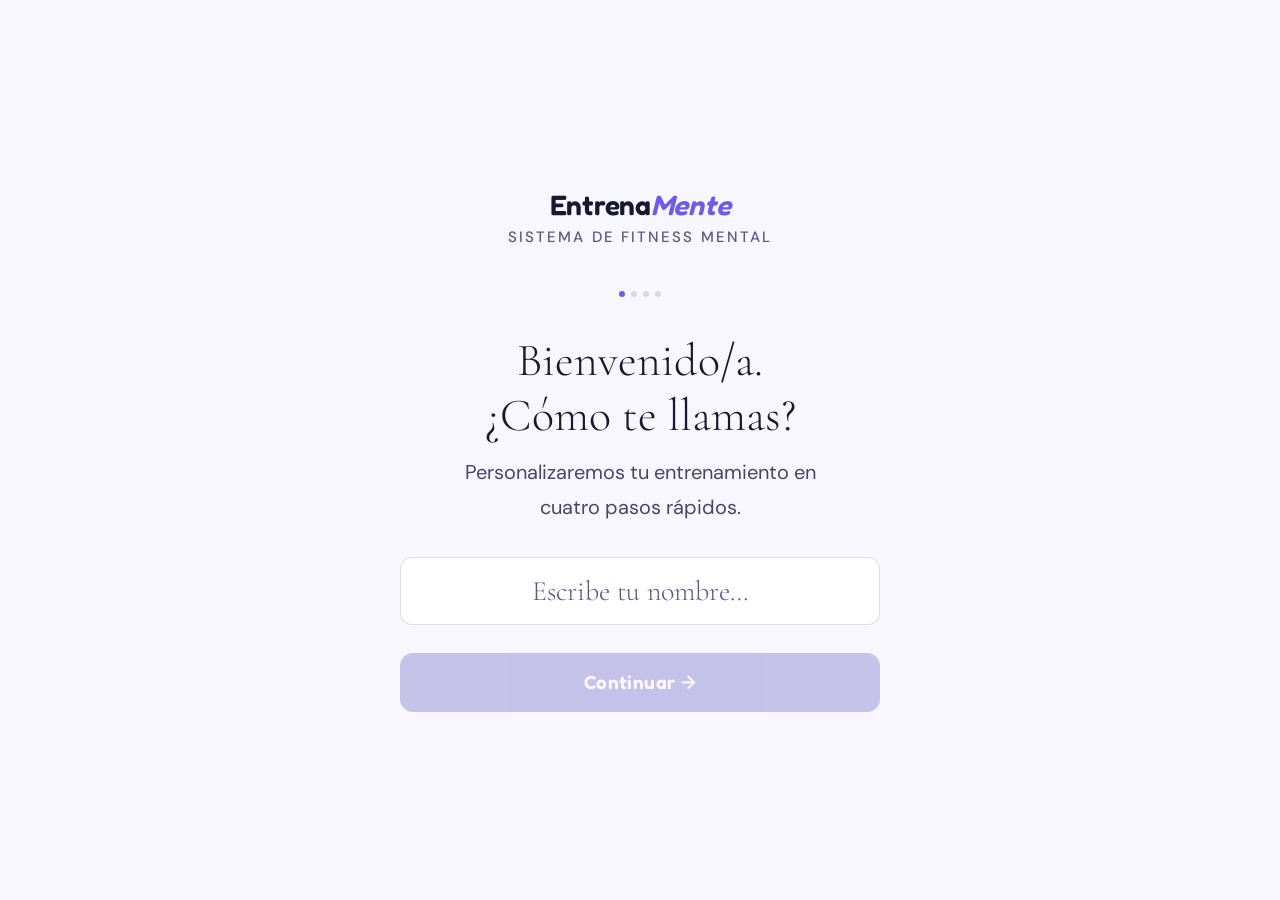
==== index.html @ f8d778fa "Add files via upload" ====
<!DOCTYPE html>
<html lang="es">
<head>
<meta charset="UTF-8">
<meta name="viewport" content="width=device-width, initial-scale=1.0, maximum-scale=1.0">
<title>EntrenaMente</title>
<link rel="preconnect" href="https://fonts.googleapis.com">
<link href="https://fonts.googleapis.com/css2?family=Fredoka:wght@400;600&family=Cormorant+Garamond:ital,wght@0,300;0,400;1,300;1,400&family=DM+Sans:wght@300;400;500;600&display=swap" rel="stylesheet">
<style>
:root {
  --bg:#F8F7FF; --bg2:#F0EEF8; --card:#FFFFFF; --card2:#F4F2FC;
  --border:rgba(0,0,0,0.07); --border2:rgba(0,0,0,0.13);
  --text:#1A1830; --text2:#4A4468; --text3:#5C5880;
  --violet:#6C5CE7; --violet-d:rgba(108,92,231,0.10); --violet-b:rgba(108,92,231,0.25);
  --violet-deep:#534AB7;
  --teal:#0A7A6A; --teal-d:rgba(10,122,106,0.10); --teal-b:rgba(10,122,106,0.25);
  --gold:#C9A84C; --gold-l:rgba(201,168,76,0.12); --gold-b:rgba(201,168,76,0.30);
  --amber:#F5A623; --amber-d:rgba(245,166,35,0.12); --amber-b:rgba(245,166,35,0.28);
  --green:#52C98A; --green-d:rgba(82,201,138,0.12); --green-b:rgba(82,201,138,0.30);
  --coral:#E05C5C; --coral-d:rgba(224,92,92,0.12);
  --purple:#B8A9FF; --purple-d:rgba(184,169,255,0.12); --purple-b:rgba(184,169,255,0.28);
}
*{box-sizing:border-box;margin:0;padding:0;}
html{scroll-behavior:smooth;}
body{font-family:'DM Sans',sans-serif;background:var(--bg);color:var(--text);min-height:100vh;overflow-x:hidden;}
body::before{display:none;}

/* ONBOARDING */
#onboarding{position:fixed;inset:0;background:var(--bg);z-index:100;display:flex;flex-direction:column;align-items:center;justify-content:center;padding:24px 20px;overflow-y:auto;}
#onboarding.hidden{display:none;}
.ob-screen{display:none;flex-direction:column;align-items:center;width:100%;max-width:480px;animation:obUp 0.4s ease both;}
.ob-screen.active{display:flex;}
@keyframes obUp{from{opacity:0;transform:translateY(18px)}to{opacity:1;transform:translateY(0)}}
.ob-dots{display:flex;gap:6px;margin-bottom:36px;}
.ob-dot{width:6px;height:6px;border-radius:50%;background:var(--border2);transition:background 0.3s;}
.ob-dot.active{background:var(--violet);}
.ob-dot.done{background:var(--teal);}
.ob-logo{font-family:'Fredoka',sans-serif;font-size:28px;font-weight:600;color:var(--text);letter-spacing:-0.01em;margin-bottom:5px;}
.ob-logo em{color:var(--violet);font-style:italic;}
.ob-tagline{font-size:15px;font-weight:500;letter-spacing:0.14em;text-transform:uppercase;color:var(--text3);margin-bottom:44px;}
.ob-title{font-family:'Cormorant Garamond',serif;font-size:clamp(32px,7vw,46px);font-weight:300;line-height:1.2;color:var(--text);text-align:center;margin-bottom:12px;}
.ob-title em{color:var(--violet);font-style:italic;}
.ob-sub{font-size:20px;color:var(--text2);text-align:center;line-height:1.75;margin-bottom:32px;max-width:400px;}
.ob-input{width:100%;padding:16px 20px;background:var(--card);border:1.5px solid var(--border2);border-radius:12px;color:var(--text);font-family:'Cormorant Garamond',serif;font-size:28px;font-weight:300;text-align:center;outline:none;transition:border-color 0.2s;margin-bottom:28px;-webkit-appearance:none;}
.ob-input::placeholder{color:var(--text3);}
.ob-input:focus{border-color:var(--violet);}
.ob-profiles{display:grid;grid-template-columns:1fr 1fr;gap:10px;width:100%;margin-bottom:24px;}
.ob-profile{padding:20px 12px;border-radius:14px;border:1.5px solid var(--border2);background:var(--card);cursor:pointer;text-align:center;transition:all 0.2s;-webkit-tap-highlight-color:transparent;}
.ob-profile:hover,.ob-profile.selected{border-color:var(--violet);background:var(--violet-d);}
.op-emoji{font-size:28px;margin-bottom:8px;display:block;}
.op-ages{font-size:18px;font-weight:600;color:var(--text);line-height:1;}
.op-label{font-size:13px;color:var(--text3);margin-top:4px;letter-spacing:0.06em;text-transform:uppercase;}
.ob-profile.selected .op-ages,.ob-profile.selected .op-label{color:var(--violet);}
.ob-parent-note{width:100%;padding:12px 16px;border-radius:10px;background:var(--amber-d);border:1px solid rgba(245,166,35,0.2);font-size:13px;color:var(--amber);text-align:center;line-height:1.55;margin-bottom:20px;display:none;}
.ob-parent-note.show{display:block;}
.ob-confidence{display:flex;flex-direction:column;gap:10px;width:100%;margin-bottom:28px;}
.ob-conf-opt{padding:16px;border-radius:12px;border:1.5px solid var(--border2);background:var(--card);cursor:pointer;display:flex;align-items:center;gap:14px;transition:all 0.2s;-webkit-tap-highlight-color:transparent;}
.ob-conf-opt:hover,.ob-conf-opt.selected{border-color:var(--violet);background:var(--violet-d);}
.oc-emoji{font-size:22px;flex-shrink:0;}
.oc-label{font-size:17px;font-weight:600;color:var(--text);}
.oc-desc{font-size:16px;color:var(--text3);margin-top:2px;line-height:1.55;}
.ob-conf-opt.selected .oc-label{color:var(--violet);}
.ob-rec-card{width:100%;background:var(--card);border:1.5px solid var(--border2);border-radius:16px;overflow:hidden;margin-bottom:22px;}
.ob-rec-head{padding:15px 20px;border-bottom:1px solid var(--border);display:flex;align-items:center;gap:12px;}
.ob-rec-icon{font-size:24px;}
.ob-rec-label{font-size:15px;font-weight:700;letter-spacing:0.08em;text-transform:uppercase;color:var(--violet);}
.ob-rec-name{font-family:'Cormorant Garamond',serif;font-size:24px;font-weight:400;color:var(--text);margin-top:2px;}
.ob-rec-body{padding:15px 20px;}
.ob-rec-desc{font-size:16px;color:var(--text2);line-height:1.7;margin-bottom:12px;}
.ob-rec-tags{display:flex;gap:6px;flex-wrap:wrap;}
.ob-rec-tag{font-size:13px;font-weight:600;letter-spacing:0.06em;text-transform:uppercase;padding:4px 11px;border-radius:20px;background:var(--bg2);color:var(--text3);border:1px solid var(--border2);}
.ob-greeting{font-family:'Cormorant Garamond',serif;font-size:clamp(24px,5vw,34px);font-weight:300;color:var(--text);text-align:center;margin-bottom:8px;line-height:1.2;}
.ob-greeting em{color:var(--violet);font-style:italic;}
.ob-session-note{font-size:17px;color:var(--text3);text-align:center;margin-bottom:28px;}
.ob-btn{width:100%;padding:17px;background:var(--violet-deep);color:#fff;border:none;border-radius:13px;cursor:pointer;font-family:'Fredoka','DM Sans',sans-serif;font-size:19px;font-weight:600;letter-spacing:0.02em;transition:all 0.2s;-webkit-tap-highlight-color:transparent;}
.ob-btn:hover{background:var(--violet);transform:translateY(-1px);}
.ob-btn:disabled{opacity:0.3;pointer-events:none;transform:none;}
.ob-btn-ghost{width:100%;padding:13px;background:transparent;color:var(--text3);border:1.5px solid var(--border2);border-radius:12px;cursor:pointer;font-family:'DM Sans',sans-serif;font-size:16px;font-weight:500;margin-top:10px;transition:all 0.18s;-webkit-tap-highlight-color:transparent;}
.ob-btn-ghost:hover{color:var(--text2);}
.ob-back{font-size:17px;color:var(--text3);cursor:pointer;margin-top:16px;display:inline-flex;align-items:center;gap:5px;transition:color 0.15s;}
.ob-back:hover{color:var(--text2);}

/* MAIN APP */
#app{display:none;}
#app.show{display:block;}
.app-wrap{position:relative;z-index:10;max-width:480px;margin:0 auto;padding:0 20px 48px;display:flex;flex-direction:column;min-height:100vh;  padding-bottom:100px;
}

.top-bar{display:flex;align-items:center;justify-content:space-between;padding:28px 0 0;}
.top-logo{font-family:'Fredoka',sans-serif;font-size:22px;font-weight:600;color:var(--text);letter-spacing:-0.01em;display:flex;align-items:center;gap:7px;white-space:nowrap;}
.top-logo em{color:var(--violet);font-style:italic;}
.top-right{display:flex;align-items:center;gap:14px;}
.streak-wrap{display:flex;align-items:center;gap:5px;cursor:default;}
.streak-fire{font-size:22px;line-height:1;filter:drop-shadow(0 0 5px rgba(255,140,0,0.5));transition:transform 0.2s;}
.streak-wrap:hover .streak-fire{transform:scale(1.2);}
.streak-wrap.zero .streak-fire{filter:none;opacity:0.25;}
.streak-count{font-family:'Fredoka',sans-serif;font-size:20px;font-weight:600;color:var(--amber);line-height:1;}
.streak-wrap.zero .streak-count{color:var(--text3);}
.top-settings{background:none;border:none;cursor:pointer;color:var(--text3);font-size:18px;padding:4px;-webkit-tap-highlight-color:transparent;transition:color 0.15s;}
.top-settings:hover{color:var(--text2);}

.greeting-block{padding:28px 0 20px;}
.greeting-hi{font-family:'Fredoka',sans-serif;font-size:clamp(40px,10vw,56px);font-weight:600;color:var(--text);line-height:1.1;margin-bottom:8px;}
.greeting-hi em{color:var(--violet);font-style:italic;}
.greeting-date{font-family:'Fredoka',sans-serif;font-size:17px;font-weight:400;color:var(--text3);letter-spacing:0.01em;}

/* ── Post-session state ── */
.done-block { display:none; flex-direction:column; margin-bottom:20px; }
.done-block.show { display:flex; }
.done-unified-card {
  background:var(--card); border:1.5px solid var(--teal-b);
  border-radius:16px; padding:20px 22px;
  display:flex; align-items:center; gap:14px;
}
.done-summary-icon {
  width:38px; height:38px; border-radius:50%; background:var(--teal-d);
  border:1.5px solid var(--teal-b); color:var(--teal);
  display:flex; align-items:center; justify-content:center;
  font-size:18px; font-weight:700; flex-shrink:0;
}
.done-summary-title { font-family:'Fredoka',sans-serif; font-size:18px; font-weight:600; color:var(--text); line-height:1.2; }
.done-summary-sub { font-size:17px; color:var(--text3); margin-top:3px; }
.done-tomorrow-sub { font-size:15px; color:var(--text3); opacity:0.7; }
.done-block.show{display:flex;}
.done-fire{font-size:60px;filter:drop-shadow(0 0 14px rgba(255,140,0,0.6));animation:firePop 0.5s ease both;margin-bottom:4px;}
@keyframes firePop{from{transform:scale(0.4);opacity:0}to{transform:scale(1);opacity:1}}
.done-msg{font-family:'Fredoka',sans-serif;font-size:28px;font-weight:600;color:var(--text);}
.done-sub{font-size:17px;color:var(--text2);line-height:1.65;max-width:300px;}

.main-cta{width:100%;padding:18px;margin-bottom:20px;background:var(--violet-deep);color:#fff;border:none;border-radius:16px;font-family:'Fredoka','DM Sans',sans-serif;font-size:22px;font-weight:600;cursor:pointer;transition:all 0.2s;-webkit-tap-highlight-color:transparent;display:flex;align-items:center;justify-content:center;gap:10px;}


.main-cta:hover{background:var(--violet);}
.main-cta:active{opacity:0.9;}
.main-cta:disabled{background:var(--card2);color:var(--text3);cursor:default;transform:none;}

.prog-bar-wrap{margin-bottom:20px;display:flex;align-items:center;gap:10px;}
.prog-bar{flex:1;height:3px;background:var(--border);border-radius:2px;overflow:hidden;}
.prog-fill{height:100%;background:var(--violet);border-radius:2px;transition:width 0.5s ease;}
.prog-label{font-size:16px;color:var(--text3);min-width:28px;text-align:right;}

.today-list{display:flex;flex-direction:column;gap:8px;margin-bottom:16px;}
.today-ex{display:flex;align-items:center;gap:12px;padding:14px 16px;background:var(--card);border:1px solid var(--border2);border-radius:12px;}
.today-ex.done{border-color:var(--teal-b);background:rgba(46,207,184,0.06);}
.today-ex-check{width:20px;height:20px;border-radius:50%;border:1.5px solid var(--border2);display:flex;align-items:center;justify-content:center;font-size:13px;flex-shrink:0;transition:all 0.2s;}
.today-ex.done .today-ex-check{background:var(--teal);border-color:var(--teal);color:#0C0C10;}
.today-ex-name{font-size:18px;font-weight:600;color:var(--text);flex:1;}
.today-ex.done .today-ex-name{color:var(--text3);}
.today-ex-pill{font-size:14px;font-weight:700;letter-spacing:0.06em;text-transform:uppercase;padding:3px 9px;border-radius:20px;background:var(--violet-d);color:var(--violet);border:1px solid var(--violet-b);}
.today-ex.done .today-ex-pill{background:var(--teal-d);color:var(--teal);border-color:var(--teal-b);}

.explore-footer {
  position:fixed; bottom:0; left:0; right:0;
  padding:12px 20px 32px; background:var(--bg);
  border-top:1px solid var(--border);
  z-index:50;
}
.see-all-btn {
  width:100%; padding:14px 20px; border-radius:14px; cursor:pointer;
  background:var(--card); border:1.5px solid rgba(234,232,242,0.2);
  text-align:left; transition:all 0.15s;
}
.see-all-btn:hover { border-color:rgba(234,232,242,0.35); background:var(--card2); }
.see-all-main { font-family:'Fredoka',sans-serif; font-size:17px; font-weight:500; color:var(--text); display:flex; align-items:center; justify-content:space-between; }
.see-all-sub { font-size:16px; color:var(--text3); margin-top:2px; }
.see-all-arrow { transition:transform 0.2s; color:var(--text3); font-size:16px; }
.see-all-btn:hover{color:var(--text2);}
.see-all-arrow { transition:transform 0.2s; color:var(--text3); font-size:14px; }
.see-all-btn.open .see-all-arrow{transform:rotate(180deg);}

.ex-grid-wrap{display:none;flex-direction:column;gap:24px;animation:fadeUp 0.3s ease both;}
.ex-grid-wrap.show{display:flex;}
@keyframes fadeUp{from{opacity:0;transform:translateY(10px)}to{opacity:1;transform:translateY(0)}}
.pillar-title{font-size:14px;font-weight:700;letter-spacing:0.12em;text-transform:uppercase;color:var(--text3);margin-bottom:10px;display:flex;align-items:center;gap:10px;}
.pillar-title::after{content:'';flex:1;height:1px;background:var(--border);}
.ex-grid{display:flex;flex-direction:column;gap:8px;}
.ex-card{background:var(--card);border:1px solid var(--border2);border-radius:13px;padding:16px 18px;text-decoration:none;display:flex;align-items:center;gap:14px;transition:all 0.18s;-webkit-tap-highlight-color:transparent;box-shadow:0 1px 4px rgba(0,0,0,0.06);}
.ex-card:hover,.ex-card:active{border-color:var(--violet-b);background:var(--violet-d);}
.ex-card.recommended{border-color:rgba(201,168,76,0.35);}
.ex-card-text{flex:1;}
.ex-name{font-size:17px;font-weight:600;color:var(--text);margin-bottom:3px;}
.ex-desc{font-size:16px;color:var(--text3);line-height:1.5;}
.ex-arrow{font-size:16px;color:var(--text3);}
.ex-card:hover .ex-arrow{color:var(--violet);}

.session-complete-overlay{position:fixed;inset:0;z-index:500;background:var(--bg);display:flex;flex-direction:column;align-items:center;justify-content:center;padding:32px 24px;text-align:center;animation:scFadeIn 0.4s ease both;}
@keyframes scFadeIn{from{opacity:0;transform:scale(0.97)}to{opacity:1;transform:scale(1)}}
.session-complete-overlay.hidden{display:none;}
</style>
</head>
<body>

<!-- ONBOARDING -->
<div id="onboarding">
  <div class="ob-screen active" id="ob-s1">
    <div class="ob-logo">Entrena<em>Mente</em></div>
    <div class="ob-tagline">Sistema de Fitness Mental</div>
    <div class="ob-dots"><div class="ob-dot active"></div><div class="ob-dot"></div><div class="ob-dot"></div><div class="ob-dot"></div></div>
    <div class="ob-title">Bienvenido/a.<br>¿Cómo te llamas?</div>
    <div class="ob-sub">Personalizaremos tu entrenamiento en cuatro pasos rápidos.</div>
    <input class="ob-input" id="ob-name" type="text" placeholder="Escribe tu nombre…" autocomplete="given-name" maxlength="30" oninput="checkName()">
    <button class="ob-btn" id="ob-s1-btn" disabled onclick="goTo(3)">Continuar →</button>
  </div>
  <div class="ob-screen" id="ob-s2">
    <div class="ob-dots"><div class="ob-dot done"></div><div class="ob-dot active"></div><div class="ob-dot"></div><div class="ob-dot"></div></div>
    <div class="ob-title">¿Cuál es tu <em>grupo de edad</em>?</div>
    <div class="ob-sub" id="ob-s2-sub">Elige el que mejor te corresponde.</div>
    <div class="ob-profiles">
      <div class="ob-profile" onclick="selectProfile(this,'child')"><span class="op-emoji">🌱</span><div class="op-ages">8–12</div><div class="op-label">años</div></div>
      <div class="ob-profile" onclick="selectProfile(this,'teen')"><span class="op-emoji">⚡</span><div class="op-ages">13–25</div><div class="op-label">años</div></div>
      <div class="ob-profile" onclick="selectProfile(this,'adult')"><span class="op-emoji">🎯</span><div class="op-ages">26–60</div><div class="op-label">años</div></div>
      <div class="ob-profile" onclick="selectProfile(this,'senior')"><span class="op-emoji">🌿</span><div class="op-ages">60+</div><div class="op-label">años</div></div>
    </div>
    <div class="ob-parent-note" id="ob-parent-note">👋 Parece que estás configurando la app para un niño o niña. Selecciona su grupo de edad y continúa en su nombre.</div>
    <button class="ob-btn" id="ob-s2-btn" disabled onclick="goTo(3)">Continuar →</button>
    <span class="ob-back" onclick="goTo(1)">← Atrás</span>
  </div>
  <div class="ob-screen" id="ob-s3">
    <div class="ob-dots"><div class="ob-dot done"></div><div class="ob-dot active"></div><div class="ob-dot"></div></div>
    <div class="ob-title">¿Cuántos años <em>tienes</em>?</div>
    <div class="ob-sub">Usamos tu edad para adaptar el ritmo de los ejercicios desde el inicio.</div>
    <div style="width:100%;display:flex;flex-direction:column;align-items:center;gap:16px;margin-bottom:28px;">
      <input id="ob-age" type="number" min="18" max="100" placeholder="Ej. 62"
        style="width:100%;padding:18px 20px;font-family:'Cormorant Garamond',serif;font-size:36px;
        font-weight:300;text-align:center;background:var(--card);border:1.5px solid var(--border2);
        border-radius:14px;color:var(--text);outline:none;-webkit-tap-highlight-color:transparent;"
        oninput="checkAge()" inputmode="numeric">
      <div style="font-size:15px;color:var(--text3);">Entre 18 y 100 años</div>
    </div>
    <button class="ob-btn" id="ob-s3-btn" disabled onclick="goTo(4)">Continuar →</button>
    <span class="ob-back" onclick="goTo(1)">← Atrás</span>
  </div>
  <div class="ob-screen" id="ob-s4">
    <div class="ob-dots"><div class="ob-dot done"></div><div class="ob-dot done"></div><div class="ob-dot active"></div></div>
    <div class="ob-greeting" id="ob-rec-greeting"></div>
    <div class="ob-session-note" id="ob-session-note"></div>
    <div class="ob-rec-card">
      <div class="ob-rec-body" style="padding:22px 20px;">
        <div style="font-family:'Cormorant Garamond',serif;font-size:26px;font-weight:300;color:var(--text);line-height:1.4;margin-bottom:10px;">Empezaremos con unos ejercicios para calentar.</div>
        <div style="font-size:17px;color:var(--text2);line-height:1.7;">¿Estás listo para tu <strong style="color:var(--text);">EntrenaMente</strong> de hoy?</div>
      </div>
    </div>
    <button class="ob-btn" id="ob-start-btn">Comenzar →</button>
    <button class="ob-btn-ghost">Ver todos los ejercicios primero</button>
    <span class="ob-back" onclick="goTo(3)">← Atrás</span>
  </div>
</div>

<!-- MAIN APP -->
<div id="app">
<div class="app-wrap">
  <div class="top-bar">
    <div class="top-logo">
      <svg width="20" height="24" viewBox="0 0 22 26" fill="none" style="flex-shrink:0;">
        <rect x="1.5" y="1.5" width="19" height="14" rx="7" stroke="var(--violet)" stroke-width="1.8"/>
        <path d="M1.5 11 Q1.5 19 11 19 Q20.5 19 20.5 11" stroke="var(--violet)" stroke-width="1.8" stroke-linecap="round" fill="none"/>
        <path d="M5 7 Q11 2 17 7" stroke="var(--teal)" stroke-width="2" stroke-linecap="round" fill="none"/>
      </svg>
      <span style="letter-spacing:-0.02em;">Entrena<em style="color:var(--violet);font-style:italic;letter-spacing:-0.02em;">Mente</em></span>
    </div>
    <div class="top-right">
      <div class="streak-wrap zero" id="streak-wrap">
        <span class="streak-fire">🔥</span>
        <span class="streak-count" id="streak-count">0</span>
      </div>
      <button class="top-settings" onclick="resetOnboarding()" title="Cambiar perfil">⚙</button>
    </div>
  </div>

  <div class="greeting-block">
    <div class="greeting-hi">Hola, <em id="greeting-name" style="color:var(--violet);font-style:normal;"></em></div>
    <div class="greeting-date" id="greeting-date"></div>
  </div>

  <div class="done-block" id="done-block">
    <div class="done-unified-card">
      <span class="done-summary-icon">✓</span>
      <div>
        <div class="done-summary-title" id="done-msg">¡Sesión completada!</div>
        <div class="done-summary-sub" id="done-sub"></div>
      </div>
    </div>
  </div>

  <div class="prog-bar-wrap" id="prog-wrap" style="display:none;">
    <div class="prog-bar"><div class="prog-fill" id="prog-fill" style="width:0%"></div></div>
    <div class="prog-label" id="prog-label">0/0</div>
  </div>

  <div id="session-label" style="font-size:14px;font-weight:700;letter-spacing:0.08em;text-transform:uppercase;color:var(--text3);margin-bottom:10px;">Tu sesión de hoy</div>
  <div class="today-list" id="today-list"></div>

  <button class="main-cta" id="main-cta" onclick="startDailySession()">
    <span style="font-size:16px;line-height:1;">▶</span><span id="cta-label">Comenzar sesión</span>
  </button>



  <div class="explore-footer" id="explore-footer">
    <button class="see-all-btn" id="see-all-btn" onclick="toggleExGrid()">
      <div class="see-all-main">Explorar ejercicios&nbsp;<span class="see-all-arrow">↓</span></div>
      <div class="see-all-sub">Practica cuando quieras</div>
    </button>
  </div>
  <div class="ex-grid-wrap" id="ex-grid-wrap">
    <div>
      <div class="pillar-title" style="color:var(--teal);">Lectura Visual</div>
      <div class="ex-grid">
        <a class="ex-card" id="card-flash" href="lectura_flash_rsvp.html"><div class="ex-card-text"><div class="ex-name">Lectura Flash</div><div class="ex-desc">Velocidad lectora adaptativa</div></div><span class="ex-arrow">↗</span></a>
        <a class="ex-card" id="card-bloques" href="lectura_por_bloques_prototype.html"><div class="ex-card-text"><div class="ex-name">Lectura por Bloques</div><div class="ex-desc">Procesamiento por grupos</div></div><span class="ex-arrow">↗</span></a>
        <a class="ex-card" id="card-contra" href="contrarreloj.html"><div class="ex-card-text"><div class="ex-name">Lectura Adaptativa</div><div class="ex-desc">Calibra tu ritmo y lee contra el tiempo</div></div><span class="ex-arrow">↗</span></a>
        <a class="ex-card" id="card-vision" href="vision_paralela.html"><div class="ex-card-text"><div class="ex-name">Visión Paralela</div><div class="ex-desc">Amplitud visual e icónica</div></div><span class="ex-arrow">↗</span></a>
        <a class="ex-card" id="card-saltos" href="saltos_visuales.html"><div class="ex-card-text"><div class="ex-name">Saltos Visuales</div><div class="ex-desc">Movimientos oculares</div></div><span class="ex-arrow">↗</span></a>
      </div>
    </div>
    <div>
      <div class="pillar-title" style="color:var(--violet);">Memoria Activa</div>
      <div class="ex-grid">
        <a class="ex-card" id="card-memoria" href="memoria_activa.html"><div class="ex-card-text"><div class="ex-name">Memoria Activa</div><div class="ex-desc">Amplitud de memoria de trabajo</div></div><span class="ex-arrow">↗</span></a>
        <a class="ex-card" id="card-cats" href="actualizacion_categorias.html"><div class="ex-card-text"><div class="ex-name">Act. Categorías</div><div class="ex-desc">Actualiza lo que recuerdas</div></div><span class="ex-arrow">↗</span></a>
        <a class="ex-card" id="card-continua" href="actualizacion_continua.html"><div class="ex-card-text"><div class="ex-name">Act. Continua</div><div class="ex-desc">N-back visual y de letras</div></div><span class="ex-arrow">↗</span></a>
      </div>
    </div>
    <div style="padding:4px 0 8px;">
      <button class="ob-back" onclick="resetOnboarding()" style="margin:0;font-size:15px;">⚙ Cambiar perfil</button>
    </div>
  </div>
</div>
</div>


<script>
const FIRST_SESSION = [
  { key:'saltos',  url:'saltos_visuales.html' },
  { key:'cats',    url:'actualizacion_categorias.html' },
  { key:'flash',   url:'lectura_flash_rsvp.html' },
];

const EXERCISES = {
  flash:    { name:'Lectura Flash',        url:'lectura_flash_rsvp.html' },
  bloques:  { name:'Lectura por Bloques',   url:'lectura_por_bloques_prototype.html' },
  contra:   { name:'Lectura Adaptativa',    url:'contrarreloj.html' },
  vision:   { name:'Visión Paralela',       url:'vision_paralela.html' },
  saltos:   { name:'Saltos Visuales',       url:'saltos_visuales.html' },
  memoria:  { name:'Memoria Activa',        url:'memoria_activa.html' },
  cats:     { name:'Act. Categorías',       url:'actualizacion_categorias.html' },
  continua: { name:'Act. Continua',         url:'actualizacion_continua.html' },
};

const SCHEDULE = {
  adult:  [['flash','cats','saltos'],['flash','cats','saltos'],['contra','memoria','vision'],['flash','continua','bloques'],['contra','cats','saltos'],['flash','memoria','vision'],['continua','bloques','saltos']],
  teen:   [['flash','cats','saltos'],['flash','cats','saltos'],['contra','memoria','vision'],['flash','continua','bloques'],['contra','cats','saltos'],['flash','memoria','vision'],['continua','bloques','saltos']],
  child:  [['cats','saltos'],['flash','cats'],['cats','saltos'],['flash','cats'],['cats','saltos'],['flash','cats'],['cats','saltos']],
  senior: [['flash','cats','saltos'],['flash','cats','saltos'],['contra','cats','vision'],['flash','saltos','bloques'],['contra','cats','saltos'],['flash','cats','vision'],['saltos','bloques','cats']],
};

const RECS = {
  child: {
    beginner:     {icon:'🌱',name:'Act. Categorías',  url:'actualizacion_categorias.html',id:'card-cats',   desc:'Empezamos con el juego de categorías — el más sencillo y divertido. Mira palabras, recuerda la última de cada tipo.',tags:['Fácil','Sin tiempo límite']},
    intermediate: {icon:'⚡',name:'Act. Categorías',  url:'actualizacion_categorias.html',id:'card-cats',   desc:'Comenzamos con el ejercicio de categorías en nivel normal. Observa la secuencia y recuerda la última palabra de cada grupo.',tags:['Normal','Memoria']},
    advanced:     {icon:'🎯',name:'Lectura Flash',     url:'lectura_flash_rsvp.html',      id:'card-flash',  desc:'Empezamos con Lectura Flash en modo suave — verás palabras una a una y responderás preguntas sobre el texto.',tags:['150 ppm','Texto fácil']},
  },
  teen: {
    beginner:     {icon:'📖',name:'Lectura Flash',     url:'lectura_flash_rsvp.html',      id:'card-flash',  desc:'Comenzamos con Lectura Flash al ritmo más cómodo — texto sencillo, velocidad baja.',tags:['150 ppm','Sin presión']},
    intermediate: {icon:'🚀',name:'Lectura Flash',     url:'lectura_flash_rsvp.html',      id:'card-flash',  desc:'Lectura Flash en nivel estándar — buen punto de partida para mejorar tu velocidad con control de comprensión.',tags:['200 ppm','Adaptativo']},
    advanced:     {icon:'⚡',name:'Act. Continua',     url:'actualizacion_continua.html',  id:'card-continua',desc:'Para lectores avanzados, el n-back entrena la memoria de trabajo que marca la diferencia en lectura compleja.',tags:['1-back visual','Desafiante']},
  },
  adult: {
    beginner:     {icon:'📖',name:'Lectura Adaptativa',  url:'contrarreloj.html',            id:'card-contra', desc:'Comenzamos con una calibración breve de tu velocidad natural, luego el texto se desvanece gradualmente.',tags:['Calibración propia','RAP']},
    intermediate: {icon:'🎯',name:'Lectura Flash',     url:'lectura_flash_rsvp.html',      id:'card-flash',  desc:'Lectura Flash es el punto de entrada más efectivo — te calibras tú mismo y ves resultados desde la primera sesión.',tags:['200 ppm','Adaptativo']},
    advanced:     {icon:'🧠',name:'Act. Continua',     url:'actualizacion_continua.html',  id:'card-continua',desc:'El n-back visual entrena la capacidad que más distingue a los lectores expertos de los normales.',tags:['2-back','Inteligencia fluida']},
  },
  senior: {
    beginner:     {icon:'🌿',name:'Act. Categorías',  url:'actualizacion_categorias.html',id:'card-cats',   desc:'Empezamos con el ejercicio más accesible — sin presión de tiempo, texto claro, pausas a tu ritmo.',tags:['Sin tiempo límite','Ritmo propio']},
    intermediate: {icon:'📖',name:'Lectura Flash',     url:'lectura_flash_rsvp.html',      id:'card-flash',  desc:'Lectura Flash con el texto más sencillo y la velocidad más baja — excelente para mantener la agilidad lectora.',tags:['150 ppm','Texto fácil']},
    advanced:     {icon:'🎯',name:'Visión Paralela',   url:'vision_paralela.html',         id:'card-vision', desc:'La amplitud visual es uno de los predictores más sensibles de salud cognitiva.',tags:['VAS','Neuroplasticidad']},
  },
};

function TODAY_KEY(){ return new Date().toISOString().slice(0,10); }
function getUser(){ try{return JSON.parse(localStorage.getItem('em_user'))||null;}catch(e){return null;} }
function getStreak(){ try{return JSON.parse(localStorage.getItem('em_streak'))||{count:0,lastDate:''};}catch(e){return{count:0,lastDate:''};} }
function saveStreak(s){ try{localStorage.setItem('em_streak',JSON.stringify(s));}catch(e){} }
function getCompletions(){ try{return JSON.parse(localStorage.getItem('em_completions'))||{};}catch(e){return{};} }
function getTodayCompletions(){ return getCompletions()[TODAY_KEY()]||[]; }

function buildHomeScreen(){
  const data=getUser(); if(!data)return;
  document.getElementById('greeting-name').textContent=data.name||'';
  const now=new Date();
  const days=['Domingo','Lunes','Martes','Miércoles','Jueves','Viernes','Sábado'];
  const months=['enero','febrero','marzo','abril','mayo','junio','julio','agosto','septiembre','octubre','noviembre','diciembre'];
  document.getElementById('greeting-date').textContent=days[now.getDay()]+', '+now.getDate()+' de '+months[now.getMonth()];
  const streak=getStreak();
  document.getElementById('streak-count').textContent=streak.count;
  document.getElementById('streak-wrap').classList.toggle('zero',streak.count===0);
  const schedule=SCHEDULE[data.profile||'adult']||SCHEDULE.adult;
  const todayKeys=schedule[now.getDay()];
  const done=getTodayCompletions();
  const doneCount=todayKeys.filter(k=>done.includes(k)).length;
  const allDone=doneCount===todayKeys.length;
  if(doneCount>0&&!allDone){
    const pw=document.getElementById('prog-wrap'); pw.style.display='flex';
    document.getElementById('prog-fill').style.width=Math.round(doneCount/todayKeys.length*100)+'%';
    document.getElementById('prog-label').textContent=doneCount+'/'+todayKeys.length;
  }
  const list=document.getElementById('today-list'); list.innerHTML='';
  todayKeys.forEach(key=>{
    const ex=EXERCISES[key]; const isDone=done.includes(key);
    const div=document.createElement('div'); div.className='today-ex'+(isDone?' done':'');
    const check=document.createElement('div'); check.className='today-ex-check'; if(isDone)check.textContent='✓';
    const name=document.createElement('div'); name.className='today-ex-name'; name.textContent=ex?ex.name:key;
    const pill=document.createElement('div'); pill.className='today-ex-pill'; pill.textContent=isDone?'Hecho':'~5 min';
    div.appendChild(check); div.appendChild(name); div.appendChild(pill); list.appendChild(div);
  });
  const cta=document.getElementById('main-cta');
  if(allDone){
    cta.style.display='none';
    document.getElementById('session-label').style.display='none';

    document.getElementById('done-block').classList.add('show');
    document.getElementById('prog-wrap').style.display='none';
    list.style.display='none';
    // Streak message
    const s=getStreak();
    let msg,sub;
    if(s.count>=7){msg='🔥 '+s.count+' días seguidos';sub='Eso es disciplina real.';}
    else if(s.count>=3){msg='🔥 '+s.count+' días seguidos';sub='La constancia es el entrenamiento más poderoso.';}
    else if(s.count===1){msg='Primera sesión completada';sub='El primer paso es el más importante.';}
    else{msg='Sesión completada';sub='Excelente trabajo hoy.';}
    document.getElementById('done-msg').textContent=msg;
    document.getElementById('done-sub').textContent=sub;

  } else if(doneCount>0){
    document.getElementById('cta-label').textContent='Continuar sesión';
  }
  const rec=(RECS[data.profile||'adult']||RECS.adult)[data.conf||'intermediate']||RECS.adult.intermediate;
  const card=document.getElementById(rec.id); if(card)card.classList.add('recommended');
}

function toggleExGrid(){
  const wrap=document.getElementById('ex-grid-wrap');
  const btn=document.getElementById('see-all-btn');
  const open=wrap.classList.toggle('show');
  btn.classList.toggle('open',open);
  if(open)setTimeout(()=>wrap.scrollIntoView({behavior:'smooth',block:'nearest'}),50);
}

function isFirstSession(){
  // First session if user has never completed any exercise
  try{
    const all=JSON.parse(localStorage.getItem('em_completions')||'{}');
    return Object.keys(all).length===0;
  }catch(e){ return true; }
}

function startDailySession(){
  const data=getUser(); if(!data)return;

  if(isFirstSession()){
    const done=getTodayCompletions();
    const remaining=FIRST_SESSION.filter(e=>!done.includes(e.key));
    if(remaining.length===0)return;
    const queue={keys:FIRST_SESSION.map(e=>e.key),date:TODAY_KEY(),profile:data.profile||'adult'};
    try{localStorage.setItem('em_session_queue',JSON.stringify(queue));}catch(e){}
    window.location.href=remaining[0].url+'?session=1&first=1';
    return;
  }

  const dow=new Date().getDay();
  const schedule=SCHEDULE[data.profile||'adult']||SCHEDULE.adult;
  const sessionKeys=schedule[dow];
  const done=getTodayCompletions();
  const remaining=sessionKeys.filter(k=>!done.includes(k));
  if(remaining.length===0)return;
  const queue={keys:sessionKeys,date:TODAY_KEY(),profile:data.profile||'adult'};
  try{localStorage.setItem('em_session_queue',JSON.stringify(queue));}catch(e){}
  const nextEx=EXERCISES[remaining[0]];
  if(nextEx)window.location.href=nextEx.url+'?session=1';
}

function checkReturnCompletion(){
  const params=new URLSearchParams(window.location.search);
  const done=params.get('done');
  window.history.replaceState({},'',window.location.pathname);
  if(done==='session'){ showSessionCompleteOverlay(); return; }
  if(done){
    const all=getCompletions(); const today=TODAY_KEY();
    if(!all[today])all[today]=[];
    if(!all[today].includes(done))all[today].push(done);
    try{localStorage.setItem('em_completions',JSON.stringify(all));}catch(e){}
    const streak=getStreak();
    if(streak.lastDate!==today){
      const yesterday=new Date(); yesterday.setDate(yesterday.getDate()-1);
      const yKey=yesterday.toISOString().slice(0,10);
      saveStreak({count:streak.lastDate===yKey?streak.count+1:1,lastDate:today});
    }
  }
}

function showSessionCompleteOverlay(){
  // Update streak
  const today=TODAY_KEY();
  const streak=getStreak();
  if(streak.lastDate!==today){
    const yesterday=new Date(); yesterday.setDate(yesterday.getDate()-1);
    const yKey=yesterday.toISOString().slice(0,10);
    saveStreak({count:streak.lastDate===yKey?streak.count+1:1,lastDate:today});
  }
  // Go straight to home — buildHomeScreen handles the done state cleanly
  buildHomeScreen();
}

let _profile='senior',_conf='';

function goTo(n){
  document.querySelectorAll('.ob-screen').forEach(s=>s.classList.remove('active'));
  const s=document.getElementById('ob-s'+n); if(s)s.classList.add('active');
  if(n===3)setupS3(); if(n===4)setupS4();
}
function checkName(){ document.getElementById('ob-s1-btn').disabled=document.getElementById('ob-name').value.trim().length<1; }
function selectProfile(el,p){
  document.querySelectorAll('.ob-profile').forEach(x=>x.classList.remove('selected'));
  el.classList.add('selected'); _profile=p;
  document.getElementById('ob-s2-btn').disabled=false;
  document.getElementById('ob-parent-note').classList.toggle('show',p==='child');
}
function setupS2(){
  const name=document.getElementById('ob-name').value.trim()||'tú';
  document.getElementById('ob-s2-sub').textContent=_profile==='child'?'Elige el grupo de edad del niño o niña.':'Elige el grupo que mejor te corresponde, '+name+'.';
}
function setupS3(){
  document.getElementById('ob-s3-btn').disabled = true;
  const ageEl = document.getElementById('ob-age');
  if(ageEl) ageEl.value = '';
}
function checkAge(){
  const v = parseInt(document.getElementById('ob-age').value);
  document.getElementById('ob-s3-btn').disabled = !(v >= 18 && v <= 100);
}
function setupS4(){
  const name=document.getElementById('ob-name').value.trim();
  document.getElementById('ob-rec-greeting').innerHTML=_profile==='child'?'Listo para <em>'+name+'</em> 🌱':'Todo listo, <em>'+name+'</em>.';
  document.getElementById('ob-session-note').textContent='Así es como entrena tu cerebro cada día.';
  document.getElementById('ob-start-btn').onclick=()=>finishOnboarding(true);
  document.querySelector('.ob-btn-ghost').onclick=()=>finishOnboarding(false);
}
function finishOnboarding(launchExercise){
  const name=document.getElementById('ob-name').value.trim();
  const age=parseInt(document.getElementById('ob-age')?.value)||60;
  const data={name,profile:'senior',age,since:new Date().toLocaleDateString('es-CO',{day:'numeric',month:'long'})};
  try{localStorage.setItem('em_user',JSON.stringify(data));}catch(e){}
  if(launchExercise){
    const queue={keys:FIRST_SESSION.map(e=>e.key),date:TODAY_KEY(),profile:_profile||'adult'};
    try{localStorage.setItem('em_session_queue',JSON.stringify(queue));}catch(e){}
    window.location.href=FIRST_SESSION[0].url+'?session=1&first=1';
  } else {
    document.getElementById('onboarding').classList.add('hidden');
    document.getElementById('app').classList.add('show');
    buildHomeScreen();
  }
}
// ─────────────────────────────────────────────
// Age-based reading speed baseline
// Based on normative reading speed research
// ─────────────────────────────────────────────
function getBaseWpm(age) {
  age = age || 60;
  if (age < 30) return 250;
  if (age < 40) return 230;
  if (age < 50) return 210;
  if (age < 60) return 185;
  if (age < 70) return 160;
  if (age < 80) return 140;
  return 120;
}

function getUserAge() {
  try { return parseInt(JSON.parse(localStorage.getItem('em_user')||'{}').age)||60; } catch(e){ return 60; }
}

function resetOnboarding(){
  if(!confirm('¿Cambiar el perfil de usuario? Esto reiniciará la configuración.'))return;
  ['em_user','em_completions','em_streak','em_session_queue'].forEach(k=>{try{localStorage.removeItem(k);}catch(e){}});
  location.reload();
}

function init(){
  checkReturnCompletion();
  const data=getUser();
  if(data){
    document.getElementById('onboarding').classList.add('hidden');
    document.getElementById('app').classList.add('show');
    buildHomeScreen();
  }
}

document.getElementById('ob-name').addEventListener('keydown',e=>{
  if(e.key==='Enter'&&!document.getElementById('ob-s1-btn').disabled)goTo(2);
});

init();
</script>
</body>
</html>
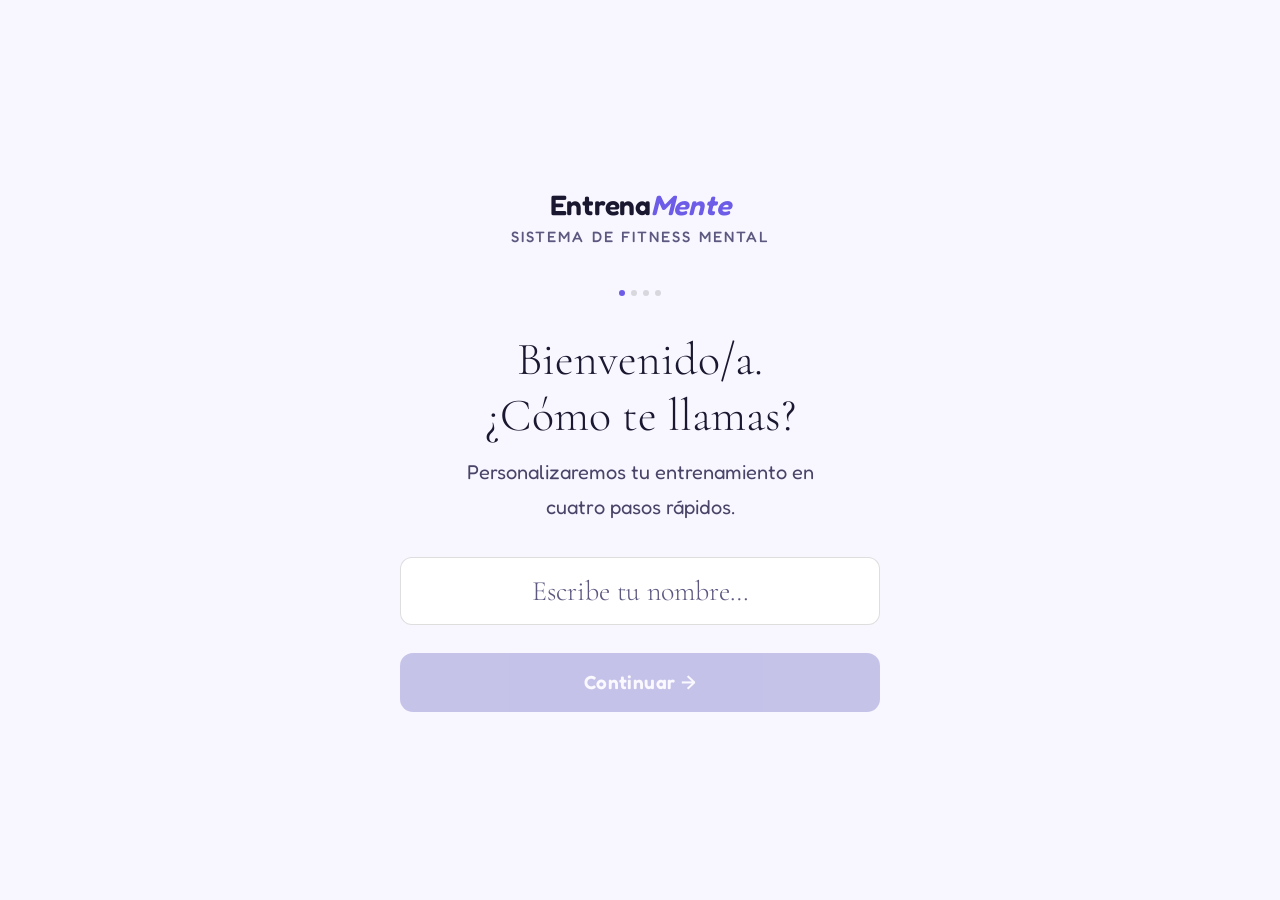
==== commit c3b4db84: "Add files via upload" ====
--- a/index.html
+++ b/index.html
@@ -6,23 +6,13 @@
 <title>EntrenaMente</title>
 <link rel="preconnect" href="https://fonts.googleapis.com">
 <link href="https://fonts.googleapis.com/css2?family=Fredoka:wght@400;600&family=Cormorant+Garamond:ital,wght@0,300;0,400;1,300;1,400&family=DM+Sans:wght@300;400;500;600&display=swap" rel="stylesheet">
+<link rel="stylesheet" href="tokens.css">
+<link rel="stylesheet" href="components.css">
 <style>
-:root {
-  --bg:#F8F7FF; --bg2:#F0EEF8; --card:#FFFFFF; --card2:#F4F2FC;
-  --border:rgba(0,0,0,0.07); --border2:rgba(0,0,0,0.13);
-  --text:#1A1830; --text2:#4A4468; --text3:#5C5880;
-  --violet:#6C5CE7; --violet-d:rgba(108,92,231,0.10); --violet-b:rgba(108,92,231,0.25);
-  --violet-deep:#534AB7;
-  --teal:#0A7A6A; --teal-d:rgba(10,122,106,0.10); --teal-b:rgba(10,122,106,0.25);
-  --gold:#C9A84C; --gold-l:rgba(201,168,76,0.12); --gold-b:rgba(201,168,76,0.30);
-  --amber:#F5A623; --amber-d:rgba(245,166,35,0.12); --amber-b:rgba(245,166,35,0.28);
-  --green:#52C98A; --green-d:rgba(82,201,138,0.12); --green-b:rgba(82,201,138,0.30);
-  --coral:#E05C5C; --coral-d:rgba(224,92,92,0.12);
-  --purple:#B8A9FF; --purple-d:rgba(184,169,255,0.12); --purple-b:rgba(184,169,255,0.28);
-}
+/* tokens.css and components.css loaded above — :root tokens live there */
 *{box-sizing:border-box;margin:0;padding:0;}
 html{scroll-behavior:smooth;}
-body{font-family:'DM Sans',sans-serif;background:var(--bg);color:var(--text);min-height:100vh;overflow-x:hidden;}
+body{font-family:var(--font-family-base);background:var(--color-bg);color:var(--color-text);min-height:100vh;overflow-x:hidden;}
 body::before{display:none;}
 
 /* ONBOARDING */
@@ -41,6 +31,7 @@
 .ob-title{font-family:'Cormorant Garamond',serif;font-size:clamp(32px,7vw,46px);font-weight:300;line-height:1.2;color:var(--text);text-align:center;margin-bottom:12px;}
 .ob-title em{color:var(--violet);font-style:italic;}
 .ob-sub{font-size:20px;color:var(--text2);text-align:center;line-height:1.75;margin-bottom:32px;max-width:400px;}
+#ob-age::-webkit-inner-spin-button,#ob-age::-webkit-outer-spin-button{-webkit-appearance:none;margin:0;}
 .ob-input{width:100%;padding:16px 20px;background:var(--card);border:1.5px solid var(--border2);border-radius:12px;color:var(--text);font-family:'Cormorant Garamond',serif;font-size:28px;font-weight:300;text-align:center;outline:none;transition:border-color 0.2s;margin-bottom:28px;-webkit-appearance:none;}
 .ob-input::placeholder{color:var(--text3);}
 .ob-input:focus{border-color:var(--violet);}
@@ -83,7 +74,7 @@
 /* MAIN APP */
 #app{display:none;}
 #app.show{display:block;}
-.app-wrap{position:relative;z-index:10;max-width:480px;margin:0 auto;padding:0 20px 48px;display:flex;flex-direction:column;min-height:100vh;  padding-bottom:100px;
+.app-wrap{position:relative;z-index:10;max-width:480px;margin:0 auto;padding:0 20px 48px;display:flex;flex-direction:column;min-height:100vh;
 }
 
 .top-bar{display:flex;align-items:center;justify-content:space-between;padding:28px 0 0;}
@@ -150,30 +141,39 @@
 .today-ex.done .today-ex-pill{background:var(--teal-d);color:var(--teal);border-color:var(--teal-b);}
 
 .explore-footer {
-  position:fixed; bottom:0; left:0; right:0;
-  padding:12px 20px 32px; background:var(--bg);
-  border-top:1px solid var(--border);
-  z-index:50;
+  width:100%; margin-top:8px;
 }
 .see-all-btn {
-  width:100%; padding:14px 20px; border-radius:14px; cursor:pointer;
-  background:var(--card); border:1.5px solid rgba(234,232,242,0.2);
+  width:100%; padding:16px 20px; border-radius:14px; cursor:pointer;
+  background:var(--card); border:1.5px solid var(--border2);
   text-align:left; transition:all 0.15s;
-}
-.see-all-btn:hover { border-color:rgba(234,232,242,0.35); background:var(--card2); }
-.see-all-main { font-family:'Fredoka',sans-serif; font-size:17px; font-weight:500; color:var(--text); display:flex; align-items:center; justify-content:space-between; }
-.see-all-sub { font-size:16px; color:var(--text3); margin-top:2px; }
-.see-all-arrow { transition:transform 0.2s; color:var(--text3); font-size:16px; }
-.see-all-btn:hover{color:var(--text2);}
-.see-all-arrow { transition:transform 0.2s; color:var(--text3); font-size:14px; }
+  box-shadow:0 1px 4px rgba(0,0,0,0.05);
+}
+.see-all-btn:hover { border-color:var(--violet-b); background:var(--violet-d); }
+.see-all-main { font-family:'Fredoka',sans-serif; font-size:18px; font-weight:600; color:var(--text); display:flex; align-items:center; justify-content:space-between; }
+.see-all-sub { font-size:14px; color:var(--text3); margin-top:2px; }
+.see-all-arrow { transition:transform 0.2s; color:var(--violet); font-size:18px; font-weight:700; }
+.see-all-btn:hover .see-all-main { color:var(--violet); }
 .see-all-btn.open .see-all-arrow{transform:rotate(180deg);}
 
 .ex-grid-wrap{display:none;flex-direction:column;gap:24px;animation:fadeUp 0.3s ease both;}
 .ex-grid-wrap.show{display:flex;}
 @keyframes fadeUp{from{opacity:0;transform:translateY(10px)}to{opacity:1;transform:translateY(0)}}
-.pillar-title{font-size:14px;font-weight:700;letter-spacing:0.12em;text-transform:uppercase;color:var(--text3);margin-bottom:10px;display:flex;align-items:center;gap:10px;}
+.pillar-title{font-size:14px;font-weight:700;letter-spacing:0.12em;text-transform:uppercase;color:var(--text3);margin-bottom:10px;margin-top:4px;display:flex;align-items:center;gap:10px;}
 .pillar-title::after{content:'';flex:1;height:1px;background:var(--border);}
+.ex-thumb-grid .ex-thumb:last-child:nth-child(odd){grid-column:1/-1;max-width:calc(50% - 5px);}
 .ex-grid{display:flex;flex-direction:column;gap:8px;}
+
+/* ── Exercise thumbnail grid ── */
+.ex-thumb-grid{display:grid;grid-template-columns:1fr 1fr;gap:10px;}
+.ex-thumb{background:var(--card);border:1px solid var(--border2);border-radius:14px;
+  padding:16px 14px;text-decoration:none;display:flex;flex-direction:column;
+  align-items:center;gap:8px;text-align:center;transition:all 0.18s;
+  -webkit-tap-highlight-color:transparent;box-shadow:0 1px 4px rgba(0,0,0,0.05);}
+.ex-thumb:hover,.ex-thumb:active{border-color:var(--violet-b);background:var(--violet-d);}
+.ex-thumb-icon{font-size:28px;line-height:1;}
+.ex-thumb-name{font-size:14px;font-weight:600;color:var(--text);line-height:1.3;}
+
 .ex-card{background:var(--card);border:1px solid var(--border2);border-radius:13px;padding:16px 18px;text-decoration:none;display:flex;align-items:center;gap:14px;transition:all 0.18s;-webkit-tap-highlight-color:transparent;box-shadow:0 1px 4px rgba(0,0,0,0.06);}
 .ex-card:hover,.ex-card:active{border-color:var(--violet-b);background:var(--violet-d);}
 .ex-card.recommended{border-color:rgba(201,168,76,0.35);}
@@ -223,9 +223,9 @@
       <input id="ob-age" type="number" min="18" max="100" placeholder="Ej. 62"
         style="width:100%;padding:18px 20px;font-family:'Cormorant Garamond',serif;font-size:36px;
         font-weight:300;text-align:center;background:var(--card);border:1.5px solid var(--border2);
-        border-radius:14px;color:var(--text);outline:none;-webkit-tap-highlight-color:transparent;"
+        border-radius:14px;color:var(--text);outline:none;-webkit-tap-highlight-color:transparent;
+        -webkit-appearance:none;-moz-appearance:textfield;appearance:textfield;"
         oninput="checkAge()" inputmode="numeric">
-      <div style="font-size:15px;color:var(--text3);">Entre 18 y 100 años</div>
     </div>
     <button class="ob-btn" id="ob-s3-btn" disabled onclick="goTo(4)">Continuar →</button>
     <span class="ob-back" onclick="goTo(1)">← Atrás</span>
@@ -294,8 +294,6 @@
     <span style="font-size:16px;line-height:1;">▶</span><span id="cta-label">Comenzar sesión</span>
   </button>
 
-
-
   <div class="explore-footer" id="explore-footer">
     <button class="see-all-btn" id="see-all-btn" onclick="toggleExGrid()">
       <div class="see-all-main">Explorar ejercicios&nbsp;<span class="see-all-arrow">↓</span></div>
@@ -305,20 +303,20 @@
   <div class="ex-grid-wrap" id="ex-grid-wrap">
     <div>
       <div class="pillar-title" style="color:var(--teal);">Lectura Visual</div>
-      <div class="ex-grid">
-        <a class="ex-card" id="card-flash" href="lectura_flash_rsvp.html"><div class="ex-card-text"><div class="ex-name">Lectura Flash</div><div class="ex-desc">Velocidad lectora adaptativa</div></div><span class="ex-arrow">↗</span></a>
-        <a class="ex-card" id="card-bloques" href="lectura_por_bloques_prototype.html"><div class="ex-card-text"><div class="ex-name">Lectura por Bloques</div><div class="ex-desc">Procesamiento por grupos</div></div><span class="ex-arrow">↗</span></a>
-        <a class="ex-card" id="card-contra" href="contrarreloj.html"><div class="ex-card-text"><div class="ex-name">Lectura Adaptativa</div><div class="ex-desc">Calibra tu ritmo y lee contra el tiempo</div></div><span class="ex-arrow">↗</span></a>
-        <a class="ex-card" id="card-vision" href="vision_paralela.html"><div class="ex-card-text"><div class="ex-name">Visión Paralela</div><div class="ex-desc">Amplitud visual e icónica</div></div><span class="ex-arrow">↗</span></a>
-        <a class="ex-card" id="card-saltos" href="saltos_visuales.html"><div class="ex-card-text"><div class="ex-name">Saltos Visuales</div><div class="ex-desc">Movimientos oculares</div></div><span class="ex-arrow">↗</span></a>
+      <div class="ex-thumb-grid">
+        <a class="ex-thumb" id="card-flash" href="lectura_flash_rsvp.html"><div class="ex-thumb-icon">⚡</div><div class="ex-thumb-name">Lectura Flash</div></a>
+        <a class="ex-thumb" id="card-bloques" href="lectura_por_bloques_prototype.html"><div class="ex-thumb-icon">📦</div><div class="ex-thumb-name">Lectura por Bloques</div></a>
+        <a class="ex-thumb" id="card-contra" href="contrarreloj.html"><div class="ex-thumb-icon">📖</div><div class="ex-thumb-name">Lectura Adaptativa</div></a>
+        <a class="ex-thumb" id="card-vision" href="vision_paralela.html"><div class="ex-thumb-icon">👁</div><div class="ex-thumb-name">Visión Paralela</div></a>
+        <a class="ex-thumb" id="card-saltos" href="saltos_visuales.html"><div class="ex-thumb-icon">⇄</div><div class="ex-thumb-name">Saltos Visuales</div></a>
       </div>
     </div>
     <div>
       <div class="pillar-title" style="color:var(--violet);">Memoria Activa</div>
-      <div class="ex-grid">
-        <a class="ex-card" id="card-memoria" href="memoria_activa.html"><div class="ex-card-text"><div class="ex-name">Memoria Activa</div><div class="ex-desc">Amplitud de memoria de trabajo</div></div><span class="ex-arrow">↗</span></a>
-        <a class="ex-card" id="card-cats" href="actualizacion_categorias.html"><div class="ex-card-text"><div class="ex-name">Act. Categorías</div><div class="ex-desc">Actualiza lo que recuerdas</div></div><span class="ex-arrow">↗</span></a>
-        <a class="ex-card" id="card-continua" href="actualizacion_continua.html"><div class="ex-card-text"><div class="ex-name">Act. Continua</div><div class="ex-desc">N-back visual y de letras</div></div><span class="ex-arrow">↗</span></a>
+      <div class="ex-thumb-grid">
+        <a class="ex-thumb" id="card-memoria" href="memoria_activa.html"><div class="ex-thumb-icon">🧠</div><div class="ex-thumb-name">Memoria Activa</div></a>
+        <a class="ex-thumb" id="card-cats" href="actualizacion_categorias.html"><div class="ex-thumb-icon">🗂</div><div class="ex-thumb-name">Act. Categorías</div></a>
+        <a class="ex-thumb" id="card-continua" href="actualizacion_continua.html"><div class="ex-thumb-icon">🔄</div><div class="ex-thumb-name">Act. Continua</div></a>
       </div>
     </div>
     <div style="padding:4px 0 8px;">
@@ -411,7 +409,21 @@
     const check=document.createElement('div'); check.className='today-ex-check'; if(isDone)check.textContent='✓';
     const name=document.createElement('div'); name.className='today-ex-name'; name.textContent=ex?ex.name:key;
     const pill=document.createElement('div'); pill.className='today-ex-pill'; pill.textContent=isDone?'Hecho':'~5 min';
-    div.appendChild(check); div.appendChild(name); div.appendChild(pill); list.appendChild(div);
+    if(!isDone && ex){
+      div.style.cursor='pointer';
+      div.style.transition='all 0.15s';
+      div.addEventListener('click',()=>{ window.location.href=ex.url+'?session=1'; });
+      div.addEventListener('mouseenter',()=>{ div.style.borderColor='var(--violet-b)'; div.style.background='var(--violet-d)'; });
+      div.addEventListener('mouseleave',()=>{ div.style.borderColor=''; div.style.background=''; });
+      // Add a small arrow to signal it's tappable
+      const arrow=document.createElement('span');
+      arrow.textContent='›';
+      arrow.style.cssText='font-size:22px;color:var(--text3);margin-left:4px;line-height:1;';
+      div.appendChild(check); div.appendChild(name); div.appendChild(pill); div.appendChild(arrow);
+    } else {
+      div.appendChild(check); div.appendChild(name); div.appendChild(pill);
+    }
+    list.appendChild(div);
   });
   const cta=document.getElementById('main-cta');
   if(allDone){
@@ -543,7 +555,7 @@
   document.getElementById('ob-rec-greeting').innerHTML=_profile==='child'?'Listo para <em>'+name+'</em> 🌱':'Todo listo, <em>'+name+'</em>.';
   document.getElementById('ob-session-note').textContent='Así es como entrena tu cerebro cada día.';
   document.getElementById('ob-start-btn').onclick=()=>finishOnboarding(true);
-  document.querySelector('.ob-btn-ghost').onclick=()=>finishOnboarding(false);
+  document.querySelector('.ob-btn-ghost').onclick=()=>goToExplore();
 }
 function finishOnboarding(launchExercise){
   const name=document.getElementById('ob-name').value.trim();
@@ -560,6 +572,33 @@
     buildHomeScreen();
   }
 }
+function goToExplore(){
+  const name=document.getElementById('ob-name')?.value.trim()||'';
+  const age=parseInt(document.getElementById('ob-age')?.value)||60;
+  if(name){
+    const data={name,profile:'senior',age,since:new Date().toLocaleDateString('es-CO',{day:'numeric',month:'long'})};
+    try{localStorage.setItem('em_user',JSON.stringify(data));}catch(e){}
+  }
+  document.getElementById('onboarding').classList.add('hidden');
+  document.getElementById('app').classList.add('show');
+  buildHomeScreen();
+  setTimeout(()=>{
+    // Hide entire session section
+    ['session-label','today-list','main-cta','prog-wrap'].forEach(id=>{
+      const el=document.getElementById(id);
+      if(el) el.style.display='none';
+    });
+    // Open exercise grid directly
+    const wrap=document.getElementById('ex-grid-wrap');
+    if(wrap) wrap.classList.add('show');
+    const btn=document.getElementById('see-all-btn');
+    if(btn) btn.classList.add('open');
+    // Scroll to grid
+    const footer=document.getElementById('explore-footer');
+    if(footer) footer.scrollIntoView({behavior:'smooth',block:'start'});
+  }, 100);
+}
+
 // ─────────────────────────────────────────────
 // Age-based reading speed baseline
 // Based on normative reading speed research
--- a/tokens.css
+++ b/tokens.css
@@ -0,0 +1,205 @@
+/* ==========================================================================
+   EntrenaMente — Design tokens v1.1
+   Every token is named by role, never by appearance.
+   Contrast ratios are measured against --color-bg (#F8F7FF) and
+   --color-surface-card (#FFFFFF).
+   ========================================================================== */
+
+:root {
+  /* ---------------------------------------------------------------- Colors */
+
+  /* Surfaces */
+  --color-bg: #F8F7FF;                 /* app canvas — warm cream, never pure white */
+  --color-bg-sunken: #F0EEF8;          /* recessed areas, progress-bar tracks, inactive fills */
+  --color-surface-card: #FFFFFF;       /* every card, sheet and input surface */
+  --color-surface-nested: #F4F2FC;     /* nested panels inside a white card */
+
+  /* Primary */
+  --color-primary: #6C5CE7;            /* buttons, links, active states, logo accent — 4.86:1 on card */
+  --color-primary-deep: #534AB7;       /* hover / pressed, emphasis text — 6.93:1 on card */
+  --color-primary-tint: rgba(108, 92, 231, 0.10);   /* secondary button fill, selected rows */
+  --color-primary-border: rgba(108, 92, 231, 0.25);
+
+  /* Secondary — non-text only (1.96:1 on card). Never set type in this. */
+  --color-secondary: #2ECFB8;          /* progress fills, completed marks, positive feedback */
+  --color-secondary-tint: rgba(46, 207, 184, 0.10);
+
+  /* Text */
+  --color-text: #1A1830;               /* headings and body copy — 17.25:1 on card, AAA */
+  --color-text-secondary: #4A4468;     /* supporting sentences, card descriptors — 9.06:1, AAA */
+  --color-text-muted: #5C5880;         /* captions, inactive tabs, disabled labels — 6.64:1, AA.
+                                          The lightest text permitted anywhere. */
+  --color-text-inverse: #FFFFFF;       /* on --color-primary and category base fills */
+
+  /* Borders */
+  --color-border: rgba(0, 0, 0, 0.07);   /* hairlines on cards */
+  --color-border-strong: rgba(0, 0, 0, 0.13);  /* inputs, dividers, ghost outlines that must be findable */
+
+  /* Category — Atención & streaks */
+  --color-category-attention: #F5A623;             /* fills, bars, illustration only — 1.90:1 */
+  --color-category-attention-deep: #A16707;        /* text-safe — 4.71:1 on card, AA */
+  --color-category-attention-tint: rgba(245, 166, 35, 0.10);
+  --color-category-attention-border: rgba(245, 166, 35, 0.25);
+
+  /* Category — Lenguaje & correct answers */
+  --color-category-language: #52C98A;              /* non-text — 1.96:1 */
+  --color-category-language-deep: #298454;         /* text-safe — 4.64:1 on card, AA */
+  --color-category-language-tint: rgba(82, 201, 138, 0.10);
+  --color-category-language-border: rgba(82, 201, 138, 0.25);
+
+  /* Category — Errors & destructive actions */
+  --color-danger: #E05C5C;                         /* large text (24px+) or non-text — 3.37:1 */
+  --color-danger-deep: #D93737;                    /* text-safe — 4.61:1 on card, AA */
+  --color-danger-tint: rgba(224, 92, 92, 0.10);
+  --color-danger-border: rgba(224, 92, 92, 0.25);
+
+  /* Category — Achievements, medals, milestones */
+  --color-achievement: #C9A84C;                    /* non-text — 2.15:1 */
+  --color-achievement-deep: #8A712A;               /* text-safe — 4.69:1 on card, AA */
+  --color-achievement-tint: rgba(201, 168, 76, 0.10);
+  --color-achievement-border: rgba(201, 168, 76, 0.25);
+
+  /* ------------------------------------------------------------ Typography */
+
+  --font-family-base: Fredoka, system-ui, sans-serif;   /* one family for every use */
+
+  /* Only 400 and 600 ship. 300 is too thin to read at distance;
+     700 closes up Fredoka's rounded bowls. */
+  --font-weight-regular: 400;
+  --font-weight-semibold: 600;
+
+  /* Sizes — 14px is the absolute floor, no exceptions. */
+  --font-size-display: 52px;      /* onboarding hero, celebration — one per screen */
+  --font-size-h1: 38px;           /* screen title — exactly one per screen */
+  --font-size-h2: 30px;           /* section heading, live word inside an exercise */
+  --font-size-h3: 24px;           /* card titles, list-row headings */
+  --font-size-body-lg: 20px;      /* instructions the user must act on; button labels */
+  --font-size-body: 18px;         /* descriptors — smallest size for a full sentence */
+  --font-size-label: 16px;        /* chips, tab labels, step counters */
+  --font-size-caption: 14px;      /* durations, timestamps, metadata — never instructions */
+
+  /* Line heights — headings 1.3, anything read as a sentence 1.6 */
+  --line-height-tight: 1.3;
+  --line-height-body: 1.6;
+  --line-height-wordmark: 1.1;
+
+  /* Letter spacing */
+  --letter-spacing-display: -0.01em;
+  --letter-spacing-h1: -0.005em;
+  --letter-spacing-heading: 0;
+  --letter-spacing-label: 0.02em;
+  --letter-spacing-caption: 0.01em;
+  --letter-spacing-eyebrow: 0.06em;   /* uppercase category and section labels */
+  --letter-spacing-wordmark: 0.1em;
+
+  /* --------------------------------------------------------------- Spacing */
+  /* 4px base unit. Generous by default — when in doubt, go one step up. */
+
+  --space-1: 4px;    /* icon-to-dot, inside a badge */
+  --space-2: 8px;    /* icon-to-label, chip gaps */
+  --space-3: 12px;   /* title-to-descriptor */
+  --space-4: 16px;   /* list gaps, chip padding */
+  --space-5: 24px;   /* card padding, screen gutters */
+  --space-6: 32px;   /* between cards */
+  --space-7: 48px;   /* above a screen's H1 */
+  --space-8: 64px;   /* around a single-action screen */
+
+  /* ---------------------------------------------------------- Border radius */
+  /* Four radii, no others. Rounded forms carry the warmth. */
+
+  --radius-sm: 8px;        /* tags, badges, accent bars, swatches */
+  --radius-md: 12px;       /* buttons, inputs, nested panels */
+  --radius-lg: 16px;       /* every card and sheet */
+  --radius-pill: 9999px;   /* streak badges, progress bars, step dots */
+
+  /* --------------------------------------------------------------- Shadows */
+
+  --shadow-card: 0 2px 8px rgba(26, 24, 48, 0.06);    /* resting cards */
+  --shadow-lift: 0 8px 20px rgba(26, 24, 48, 0.12);   /* daily session card, sheets */
+  --shadow-primary: 0 8px 20px rgba(83, 74, 183, 0.24);  /* primary button */
+  --shadow-brand: 0 10px 24px rgba(83, 74, 183, 0.28);   /* app mark lockup */
+
+  /* -------------------------------------------------------------- Sizing */
+
+  --size-control: 56px;          /* preferred touch target — all buttons */
+  --size-control-input: 54px;    /* text input minimum height */
+  --size-touch-min: 44px;        /* absolute minimum touch target */
+  --size-progress-track: 8px;
+  --size-card-zone-row: 92px;    /* colour zone width on an exercise row */
+  --size-card-zone-tile: 88px;   /* colour zone height on an exercise tile */
+  --size-border-width: 1px;
+  --size-border-width-strong: 2px;   /* ghost button outline, input focus ring */
+
+  /* ------------------------------------------------------------- Motion */
+  /* No springs, no bounces. */
+
+  --duration-fast: 140ms;    /* button state changes */
+  --duration-base: 260ms;    /* progress-bar width */
+  --easing-standard: ease;
+}
+
+
+/* ==========================================================================
+   Bridge — legacy variable aliases
+   Maps the old single-file variable names to the new design-system tokens.
+   Every HTML file that used --violet, --card, --bg etc. automatically
+   inherits the correct token value without a single HTML edit required.
+   Remove these one file at a time as each screen is migrated to the
+   proper token names.
+   ========================================================================== */
+
+:root {
+  /* Surfaces */
+  --bg:    var(--color-bg);
+  --bg2:   var(--color-bg-sunken);
+  --card:  var(--color-surface-card);
+  --card2: var(--color-surface-nested);
+
+  /* Borders */
+  --border:  var(--color-border);
+  --border2: var(--color-border-strong);
+
+  /* Text */
+  --text:  var(--color-text);
+  --text2: var(--color-text-secondary);
+  --text3: var(--color-text-muted);
+
+  /* Primary (violet) */
+  --violet:      var(--color-primary);
+  --violet-deep: var(--color-primary-deep);
+  --violet-d:    var(--color-primary-tint);
+  --violet-b:    var(--color-primary-border);
+
+  /* Secondary (teal) — note: design system teal is the progress/positive
+     colour (#2ECFB8), not the dark teal (#0A7A6A) in the old files.
+     The deep exercise teal is mapped separately below. */
+  --teal:   var(--color-secondary);
+  --teal-d: var(--color-secondary-tint);
+
+  /* Category colours */
+  --amber:      var(--color-category-attention);
+  --amber-d:    var(--color-category-attention-tint);
+  --amber-b:    var(--color-category-attention-border);
+  --amber-deep: var(--color-category-attention-deep);
+
+  --green:      var(--color-category-language);
+  --green-d:    var(--color-category-language-tint);
+  --green-b:    var(--color-category-language-border);
+  --green-deep: var(--color-category-language-deep);
+
+  --coral:      var(--color-danger);
+  --coral-d:    var(--color-danger-tint);
+  --coral-b:    var(--color-danger-border);
+  --coral-deep: var(--color-danger-deep);
+
+  --gold:      var(--color-achievement);
+  --gold-d:    var(--color-achievement-tint);
+  --gold-b:    var(--color-achievement-border);
+  --gold-deep: var(--color-achievement-deep);
+
+  /* Spacing aliases (old files used raw px; add as needed) */
+  --r: var(--radius-lg);   /* most files used --r as the card radius */
+
+  /* Typography */
+  --font-base: var(--font-family-base);
+}
--- a/components.css
+++ b/components.css
@@ -0,0 +1,237 @@
+/* ==========================================================================
+   EntrenaMente — base component styles
+   Requires tokens.css. Values reference tokens only, never raw literals.
+   ========================================================================== */
+
+/* -------------------------------------------------------------- Buttons */
+/* All three variants share one geometry: full width of their container,
+   56px tall, 12px radius, label centred. One primary button per screen. */
+
+.btn {
+  display: flex;
+  align-items: center;
+  justify-content: center;
+  width: 100%;
+  min-height: var(--size-control);
+  padding: 0 var(--space-5);
+  border: var(--size-border-width-strong) solid transparent;
+  border-radius: var(--radius-md);
+  font-family: var(--font-family-base);
+  font-size: var(--font-size-body-lg);
+  font-weight: var(--font-weight-semibold);
+  line-height: var(--line-height-tight);
+  letter-spacing: var(--letter-spacing-label);
+  text-align: center;
+  cursor: pointer;
+  transition: background var(--duration-fast) var(--easing-standard),
+              border-color var(--duration-fast) var(--easing-standard),
+              color var(--duration-fast) var(--easing-standard);
+}
+
+.btn:focus-visible {
+  outline: var(--size-border-width-strong) solid var(--color-primary-deep);
+  outline-offset: var(--space-1);
+}
+
+/* Disabled means muted, never invisible. */
+.btn:disabled {
+  cursor: not-allowed;
+  background: var(--color-bg-sunken);
+  border-color: var(--color-border-strong);
+  color: var(--color-text-muted);
+  box-shadow: none;
+}
+
+.btn--primary {
+  background: var(--color-primary);
+  color: var(--color-text-inverse);
+  box-shadow: var(--shadow-primary);
+}
+.btn--primary:hover { background: var(--color-primary-deep); }
+.btn--primary:active { background: var(--color-primary-deep); box-shadow: none; }
+
+.btn--secondary {
+  background: var(--color-primary-tint);
+  border-color: var(--color-primary-border);
+  color: var(--color-primary-deep);
+}
+.btn--secondary:hover { background: var(--color-primary-tint); border-color: var(--color-primary-deep); }
+
+.btn--ghost {
+  background: transparent;
+  border-color: var(--color-primary);
+  color: var(--color-primary);
+}
+.btn--ghost:hover {
+  background: var(--color-primary-tint);
+  border-color: var(--color-primary-deep);
+  color: var(--color-primary-deep);
+}
+
+/* ----------------------------------------------------------- Text input */
+/* Label sits above the field and stays there — no floating labels. */
+
+.field {
+  display: flex;
+  flex-direction: column;
+  gap: var(--space-2);
+}
+
+.field__label {
+  font-family: var(--font-family-base);
+  font-size: var(--font-size-label);
+  font-weight: var(--font-weight-semibold);
+  line-height: var(--line-height-tight);
+  letter-spacing: var(--letter-spacing-label);
+  color: var(--color-text);
+}
+
+.field__input {
+  width: 100%;
+  min-height: var(--size-control-input);
+  padding: 0 var(--space-4);
+  background: var(--color-surface-card);
+  border: var(--size-border-width) solid var(--color-border-strong);
+  border-radius: var(--radius-md);
+  font-family: var(--font-family-base);
+  font-size: var(--font-size-body-lg);
+  font-weight: var(--font-weight-regular);
+  color: var(--color-text);
+  transition: border-color var(--duration-fast) var(--easing-standard);
+}
+
+.field__input::placeholder { color: var(--color-text-muted); }
+
+.field__input:focus {
+  outline: none;
+  border-color: var(--color-primary);
+  box-shadow: 0 0 0 var(--size-border-width-strong) var(--color-primary-border);
+}
+
+.field__input:disabled {
+  background: var(--color-bg-sunken);
+  color: var(--color-text-muted);
+}
+
+/* Errors are never colour alone — pair with .field__hint text. */
+.field__input[aria-invalid="true"] { border-color: var(--color-danger-deep); }
+
+.field__hint {
+  font-family: var(--font-family-base);
+  font-size: var(--font-size-caption);
+  line-height: var(--line-height-body);
+  letter-spacing: var(--letter-spacing-caption);
+  color: var(--color-text-muted);
+}
+.field__hint--error { color: var(--color-danger-deep); }
+
+/* -------------------------------------------------------- Exercise card */
+/* White on cream, 16px radius, hairline border plus a soft shadow.
+   Each exercise owns a saturated colour zone; all type stays on white. */
+
+.exercise-card {
+  display: grid;
+  grid-template-columns: var(--size-card-zone-row) 1fr;
+  align-items: stretch;
+  overflow: hidden;
+  background: var(--color-surface-card);
+  border: var(--size-border-width) solid var(--color-border);
+  border-radius: var(--radius-lg);
+  box-shadow: var(--shadow-card);
+  text-align: left;
+  cursor: pointer;
+  transition: box-shadow var(--duration-fast) var(--easing-standard);
+}
+.exercise-card:hover { box-shadow: var(--shadow-lift); }
+
+.exercise-card:focus-visible {
+  outline: var(--size-border-width-strong) solid var(--color-primary-deep);
+  outline-offset: var(--space-1);
+}
+
+/* Set the zone colour per category, e.g.
+   style="--exercise-zone: var(--color-category-attention)" */
+.exercise-card__zone {
+  display: grid;
+  place-items: center;
+  background: var(--exercise-zone, var(--color-primary));
+  color: var(--color-text-inverse);
+}
+
+.exercise-card__body {
+  display: flex;
+  flex-direction: column;
+  gap: var(--space-3);
+  padding: var(--space-5);
+}
+
+.exercise-card__category {
+  font-family: var(--font-family-base);
+  font-size: var(--font-size-label);
+  font-weight: var(--font-weight-semibold);
+  line-height: var(--line-height-tight);
+  letter-spacing: var(--letter-spacing-eyebrow);
+  text-transform: uppercase;
+  color: var(--exercise-zone-deep, var(--color-primary-deep));
+}
+
+.exercise-card__title {
+  margin: 0;
+  font-family: var(--font-family-base);
+  font-size: var(--font-size-h3);
+  font-weight: var(--font-weight-semibold);
+  line-height: var(--line-height-tight);
+  color: var(--color-text);
+}
+
+.exercise-card__description {
+  margin: 0;
+  font-family: var(--font-family-base);
+  font-size: var(--font-size-body);
+  font-weight: var(--font-weight-regular);
+  line-height: var(--line-height-body);
+  color: var(--color-text-secondary);
+}
+
+/* Tile variant — zone across the top instead of down the side. */
+.exercise-card--tile {
+  grid-template-columns: 1fr;
+  grid-template-rows: var(--size-card-zone-tile) 1fr;
+}
+
+/* -------------------------------------------------------- Progress bar */
+/* 8px tall, fully rounded, primary fill on a sunken track.
+   Always paired with a caption that says the same thing in words. */
+
+.progress {
+  display: flex;
+  flex-direction: column;
+  gap: var(--space-2);
+}
+
+.progress__track {
+  height: var(--size-progress-track);
+  overflow: hidden;
+  background: var(--color-bg-sunken);
+  border-radius: var(--radius-pill);
+}
+
+.progress__fill {
+  width: 0%;
+  height: 100%;
+  background: var(--color-primary);
+  border-radius: var(--radius-pill);
+  transition: width var(--duration-base) var(--easing-standard);
+}
+
+/* Celebration screen only, where the bar is decorative. */
+.progress--complete .progress__fill { background: var(--color-secondary); }
+
+.progress__label {
+  font-family: var(--font-family-base);
+  font-size: var(--font-size-caption);
+  font-weight: var(--font-weight-regular);
+  line-height: var(--line-height-body);
+  letter-spacing: var(--letter-spacing-caption);
+  color: var(--color-text-muted);
+}
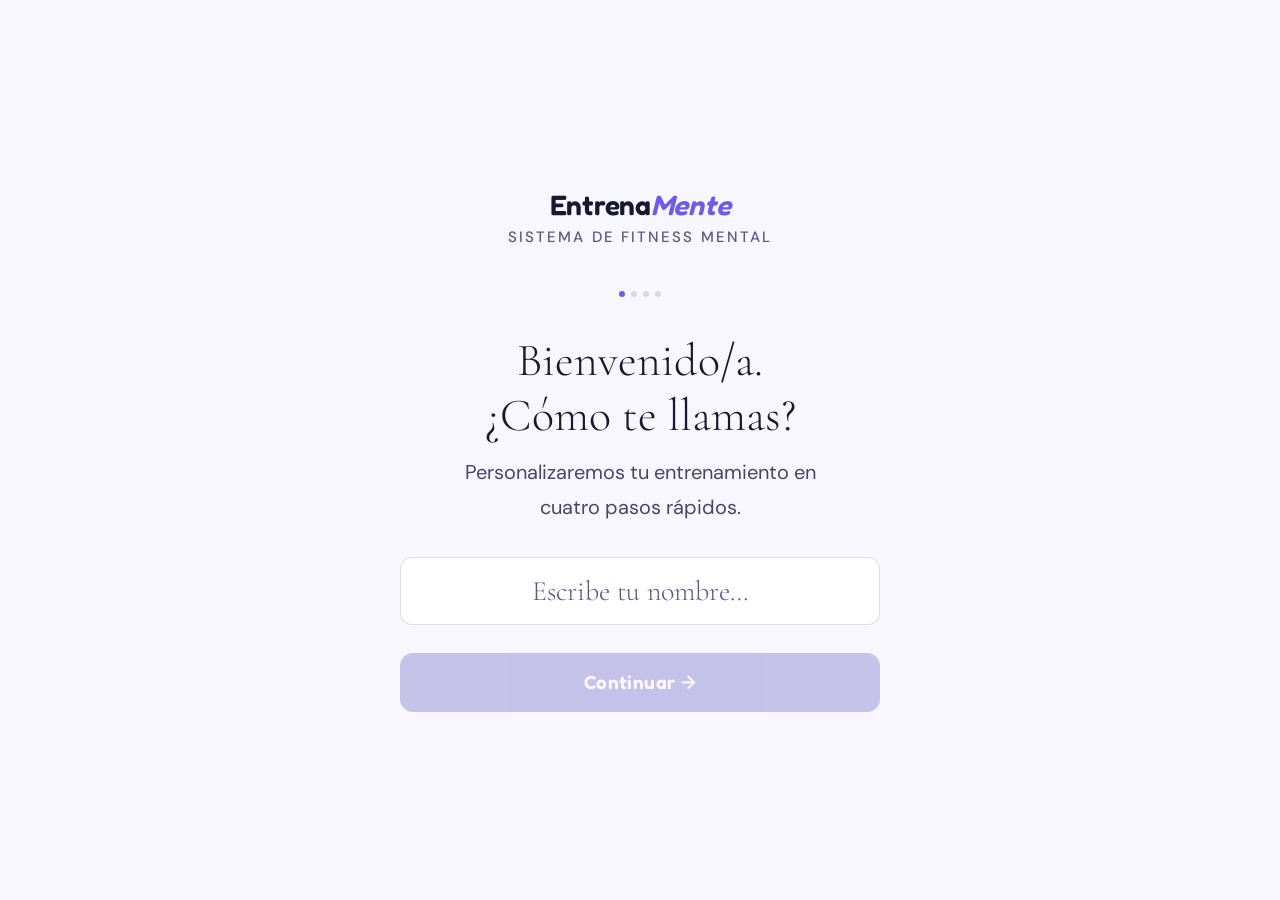
==== commit 99028269: "Add files via upload" ====
--- a/index.html
+++ b/index.html
@@ -6,13 +6,74 @@
 <title>EntrenaMente</title>
 <link rel="preconnect" href="https://fonts.googleapis.com">
 <link href="https://fonts.googleapis.com/css2?family=Fredoka:wght@400;600&family=Cormorant+Garamond:ital,wght@0,300;0,400;1,300;1,400&family=DM+Sans:wght@300;400;500;600&display=swap" rel="stylesheet">
-<link rel="stylesheet" href="tokens.css">
-<link rel="stylesheet" href="components.css">
+<link rel="stylesheet" href="./tokens.css">
+<link rel="stylesheet" href="./components.css">
 <style>
-/* tokens.css and components.css loaded above — :root tokens live there */
+/* tokens.css loaded above — :root tokens live there */
+
+/* ── Blob texture background ── */
+.app-blobs { position:fixed; inset:0; z-index:0; pointer-events:none; overflow:hidden; }
+.app-blobs svg { position:absolute; }
+.blob-a { top:-8%; right:-18%; width:82%; }
+.blob-b { bottom:-10%; left:-14%; width:70%; }
+
+/* ── Exercise tile grid (design system colour-zone style) ── */
+.ex-thumb-grid { display:grid; grid-template-columns:1fr 1fr; gap:14px; }
+.ex-thumb {
+  background:var(--card); border:1px solid var(--border2);
+  border-radius:16px; text-decoration:none; overflow:hidden;
+  display:flex; flex-direction:column;
+  box-shadow:var(--shadow-card,0 2px 8px rgba(26,24,48,0.06));
+  transition:box-shadow 0.18s;
+  -webkit-tap-highlight-color:transparent;
+}
+.ex-thumb:hover, .ex-thumb:active { box-shadow:var(--shadow-lift,0 8px 20px rgba(26,24,48,0.12)); }
+.ex-thumb-zone {
+  height:78px; display:flex; align-items:center; justify-content:center;
+  position:relative;
+}
+/* Wave edge — SVG clip path injected via pseudo-element would need JS;
+   instead use a simple border-radius transition for the wave feel */
+.ex-thumb-zone::after {
+  content:''; position:absolute; bottom:-1px; left:0; right:0; height:14px;
+  background:var(--card);
+  border-radius:50% 50% 0 0 / 100% 100% 0 0;
+}
+.ex-thumb-zone-icon {
+  font-size:32px; line-height:1; position:relative; z-index:1;
+}
+.ex-thumb-body { padding:10px 12px 14px; }
+.ex-thumb-cat {
+  font-size:11px; font-weight:600; letter-spacing:0.07em;
+  text-transform:uppercase; margin-bottom:4px;
+}
+.ex-thumb-name {
+  font-family:'Fredoka',sans-serif; font-size:18px; font-weight:600;
+  color:var(--text); line-height:1.2; margin-bottom:4px;
+}
+.ex-thumb-dur { font-size:13px; color:var(--text3); }
+
+/* Colour zones per category */
+.zone-velocidad { background:var(--violet); }
+.zone-velocidad .ex-thumb-cat { color:var(--violet-deep); }
+.zone-memoria   { background:var(--teal); }
+.zone-memoria   .ex-thumb-cat { color:#0A7A6A; }
+.zone-atencion  { background:var(--amber); }
+.zone-atencion  .ex-thumb-cat { color:var(--amber-deep); }
+.zone-lenguaje  { background:var(--green); }
+.zone-lenguaje  .ex-thumb-cat { color:var(--green-deep); }
+
+/* ── Today session rows — add colour zone strip ── */
+.today-ex { position:relative; padding-left:0; overflow:hidden; }
+.today-ex-zone {
+  width:56px; flex-shrink:0; align-self:stretch;
+  display:flex; align-items:center; justify-content:center;
+  font-size:20px; border-radius:11px 0 0 11px;
+}
+
 *{box-sizing:border-box;margin:0;padding:0;}
 html{scroll-behavior:smooth;}
-body{font-family:var(--font-family-base);background:var(--color-bg);color:var(--color-text);min-height:100vh;overflow-x:hidden;}
+body{font-family:'DM Sans',sans-serif;background:var(--bg);color:var(--text);min-height:100vh;overflow-x:hidden;}
 body::before{display:none;}
 
 /* ONBOARDING */
@@ -189,6 +250,17 @@
 </style>
 </head>
 <body>
+<!-- ── Background blob texture ── -->
+<div class="app-blobs" aria-hidden="true">
+  <!-- Blob A: crown — top-right, violet tint -->
+  <svg class="blob-a" viewBox="0 0 400 380" fill="none" xmlns="http://www.w3.org/2000/svg">
+    <path d="M320 30 C380 10 420 80 400 160 C380 240 300 280 220 260 C140 240 80 180 100 100 C120 20 260 50 320 30Z" fill="rgba(108,92,231,0.10)"/>
+  </svg>
+  <!-- Blob B: footing — bottom-left, teal tint -->
+  <svg class="blob-b" viewBox="0 0 360 320" fill="none" xmlns="http://www.w3.org/2000/svg">
+    <path d="M40 280 C-20 250 -10 160 40 100 C90 40 180 20 250 60 C320 100 350 190 300 250 C250 310 100 310 40 280Z" fill="rgba(46,207,184,0.10)"/>
+  </svg>
+</div>
 
 <!-- ONBOARDING -->
 <div id="onboarding">
@@ -302,21 +374,77 @@
   </div>
   <div class="ex-grid-wrap" id="ex-grid-wrap">
     <div>
-      <div class="pillar-title" style="color:var(--teal);">Lectura Visual</div>
+      <div class="pillar-title" style="color:var(--violet);">Lectura Visual</div>
       <div class="ex-thumb-grid">
-        <a class="ex-thumb" id="card-flash" href="lectura_flash_rsvp.html"><div class="ex-thumb-icon">⚡</div><div class="ex-thumb-name">Lectura Flash</div></a>
-        <a class="ex-thumb" id="card-bloques" href="lectura_por_bloques_prototype.html"><div class="ex-thumb-icon">📦</div><div class="ex-thumb-name">Lectura por Bloques</div></a>
-        <a class="ex-thumb" id="card-contra" href="contrarreloj.html"><div class="ex-thumb-icon">📖</div><div class="ex-thumb-name">Lectura Adaptativa</div></a>
-        <a class="ex-thumb" id="card-vision" href="vision_paralela.html"><div class="ex-thumb-icon">👁</div><div class="ex-thumb-name">Visión Paralela</div></a>
-        <a class="ex-thumb" id="card-saltos" href="saltos_visuales.html"><div class="ex-thumb-icon">⇄</div><div class="ex-thumb-name">Saltos Visuales</div></a>
+        <a class="ex-thumb" id="card-flash" href="lectura_flash_rsvp.html">
+          <div class="ex-thumb-zone zone-velocidad"><span class="ex-thumb-zone-icon">≡</span></div>
+          <div class="ex-thumb-body">
+            <div class="ex-thumb-cat" style="color:var(--violet-deep);">Velocidad</div>
+            <div class="ex-thumb-name">Lectura Flash</div>
+            <div class="ex-thumb-dur">5 min</div>
+          </div>
+        </a>
+        <a class="ex-thumb" id="card-bloques" href="lectura_por_bloques_prototype.html">
+          <div class="ex-thumb-zone zone-velocidad"><span class="ex-thumb-zone-icon">▦</span></div>
+          <div class="ex-thumb-body">
+            <div class="ex-thumb-cat" style="color:var(--violet-deep);">Velocidad</div>
+            <div class="ex-thumb-name">Por Bloques</div>
+            <div class="ex-thumb-dur">5 min</div>
+          </div>
+        </a>
+        <a class="ex-thumb" id="card-contra" href="contrarreloj.html">
+          <div class="ex-thumb-zone zone-atencion"><span class="ex-thumb-zone-icon">◎</span></div>
+          <div class="ex-thumb-body">
+            <div class="ex-thumb-cat" style="color:var(--amber-deep);">Atención</div>
+            <div class="ex-thumb-name">Adaptativa</div>
+            <div class="ex-thumb-dur">5 min</div>
+          </div>
+        </a>
+        <a class="ex-thumb" id="card-vision" href="vision_paralela.html">
+          <div class="ex-thumb-zone zone-atencion"><span class="ex-thumb-zone-icon">⊙</span></div>
+          <div class="ex-thumb-body">
+            <div class="ex-thumb-cat" style="color:var(--amber-deep);">Atención</div>
+            <div class="ex-thumb-name">Visión Paralela</div>
+            <div class="ex-thumb-dur">5 min</div>
+          </div>
+        </a>
+        <a class="ex-thumb" id="card-saltos" href="saltos_visuales.html">
+          <div class="ex-thumb-zone zone-atencion"><span class="ex-thumb-zone-icon">⇄</span></div>
+          <div class="ex-thumb-body">
+            <div class="ex-thumb-cat" style="color:var(--amber-deep);">Atención</div>
+            <div class="ex-thumb-name">Saltos Visuales</div>
+            <div class="ex-thumb-dur">5 min</div>
+          </div>
+        </a>
       </div>
     </div>
     <div>
-      <div class="pillar-title" style="color:var(--violet);">Memoria Activa</div>
+      <div class="pillar-title" style="color:var(--teal);">Memoria Activa</div>
       <div class="ex-thumb-grid">
-        <a class="ex-thumb" id="card-memoria" href="memoria_activa.html"><div class="ex-thumb-icon">🧠</div><div class="ex-thumb-name">Memoria Activa</div></a>
-        <a class="ex-thumb" id="card-cats" href="actualizacion_categorias.html"><div class="ex-thumb-icon">🗂</div><div class="ex-thumb-name">Act. Categorías</div></a>
-        <a class="ex-thumb" id="card-continua" href="actualizacion_continua.html"><div class="ex-thumb-icon">🔄</div><div class="ex-thumb-name">Act. Continua</div></a>
+        <a class="ex-thumb" id="card-memoria" href="memoria_activa.html">
+          <div class="ex-thumb-zone zone-memoria"><span class="ex-thumb-zone-icon">▣</span></div>
+          <div class="ex-thumb-body">
+            <div class="ex-thumb-cat" style="color:#0A7A6A;">Memoria</div>
+            <div class="ex-thumb-name">Memoria Activa</div>
+            <div class="ex-thumb-dur">5 min</div>
+          </div>
+        </a>
+        <a class="ex-thumb" id="card-cats" href="actualizacion_categorias.html">
+          <div class="ex-thumb-zone zone-memoria"><span class="ex-thumb-zone-icon">◈</span></div>
+          <div class="ex-thumb-body">
+            <div class="ex-thumb-cat" style="color:#0A7A6A;">Memoria</div>
+            <div class="ex-thumb-name">Categorías</div>
+            <div class="ex-thumb-dur">4 min</div>
+          </div>
+        </a>
+        <a class="ex-thumb" id="card-continua" href="actualizacion_continua.html">
+          <div class="ex-thumb-zone zone-lenguaje"><span class="ex-thumb-zone-icon">↺</span></div>
+          <div class="ex-thumb-body">
+            <div class="ex-thumb-cat" style="color:var(--green-deep);">Lenguaje</div>
+            <div class="ex-thumb-name">Act. Continua</div>
+            <div class="ex-thumb-dur">5 min</div>
+          </div>
+        </a>
       </div>
     </div>
     <div style="padding:4px 0 8px;">
